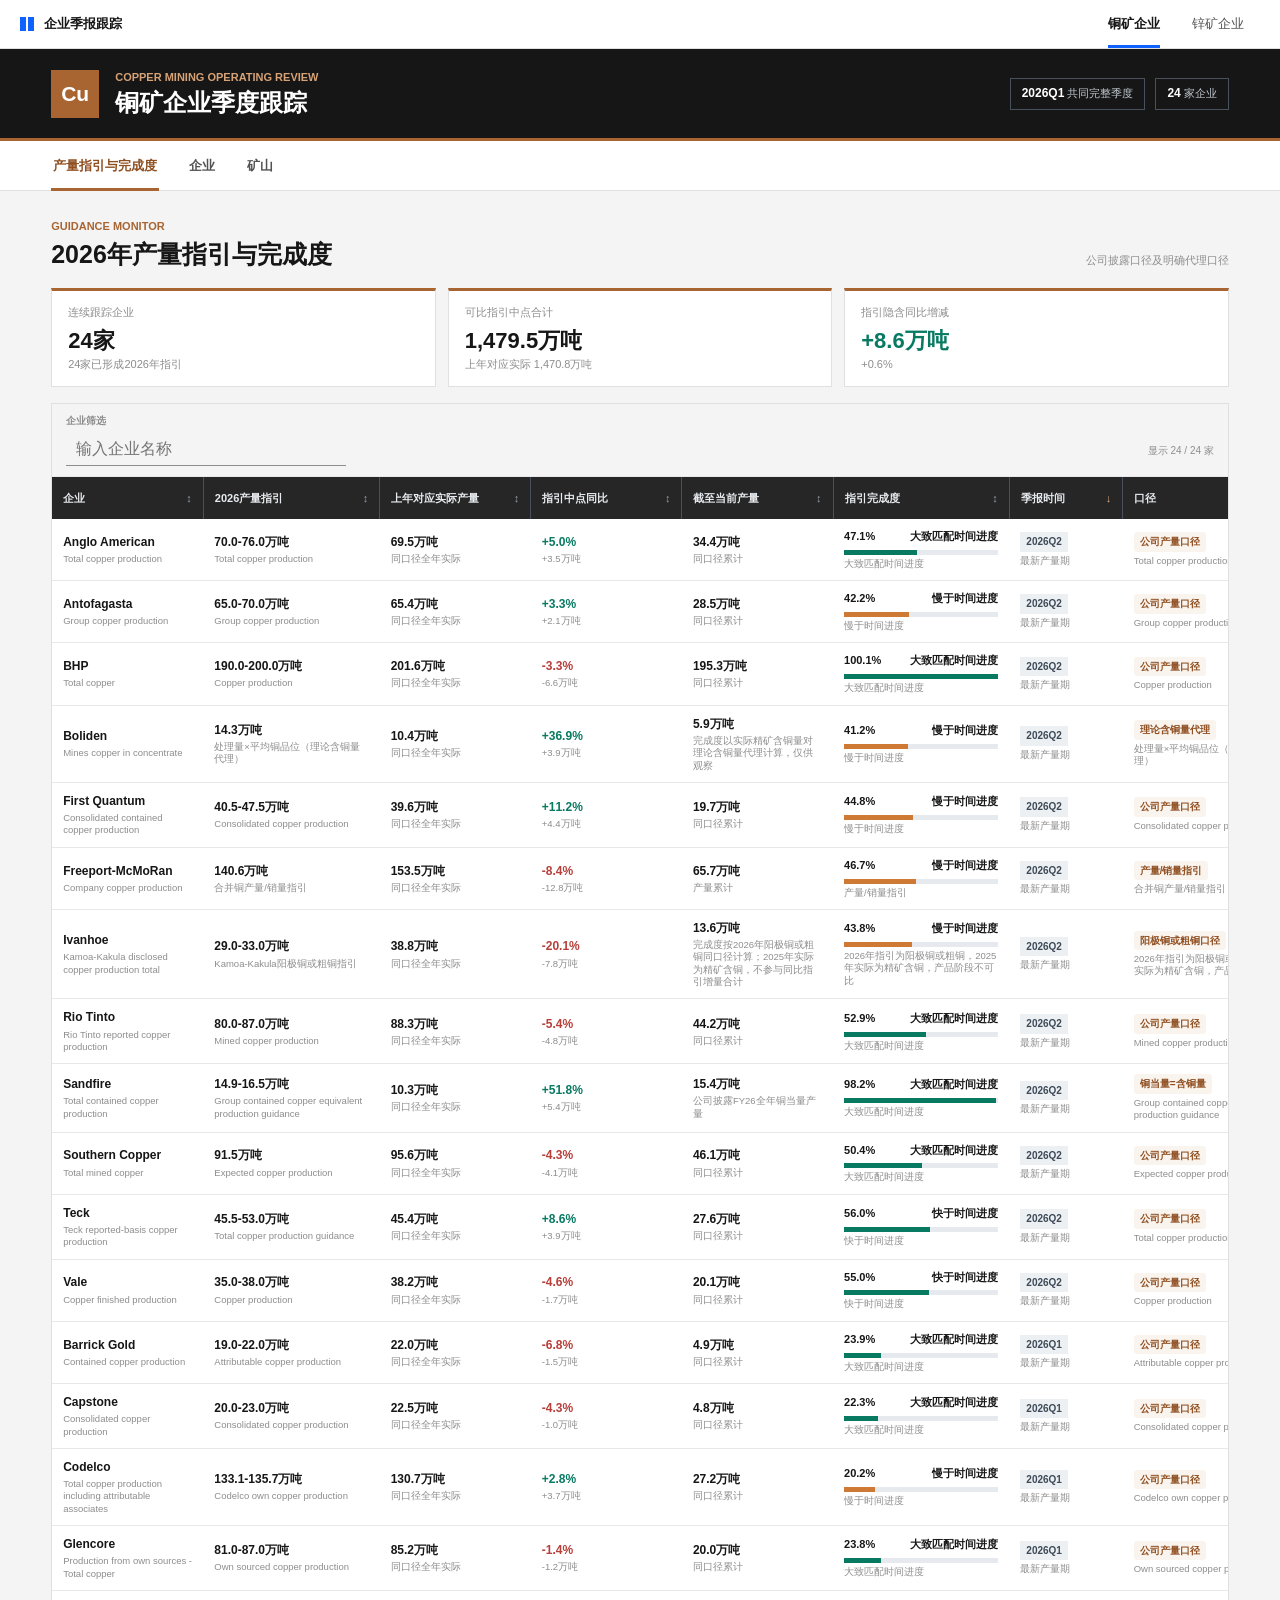
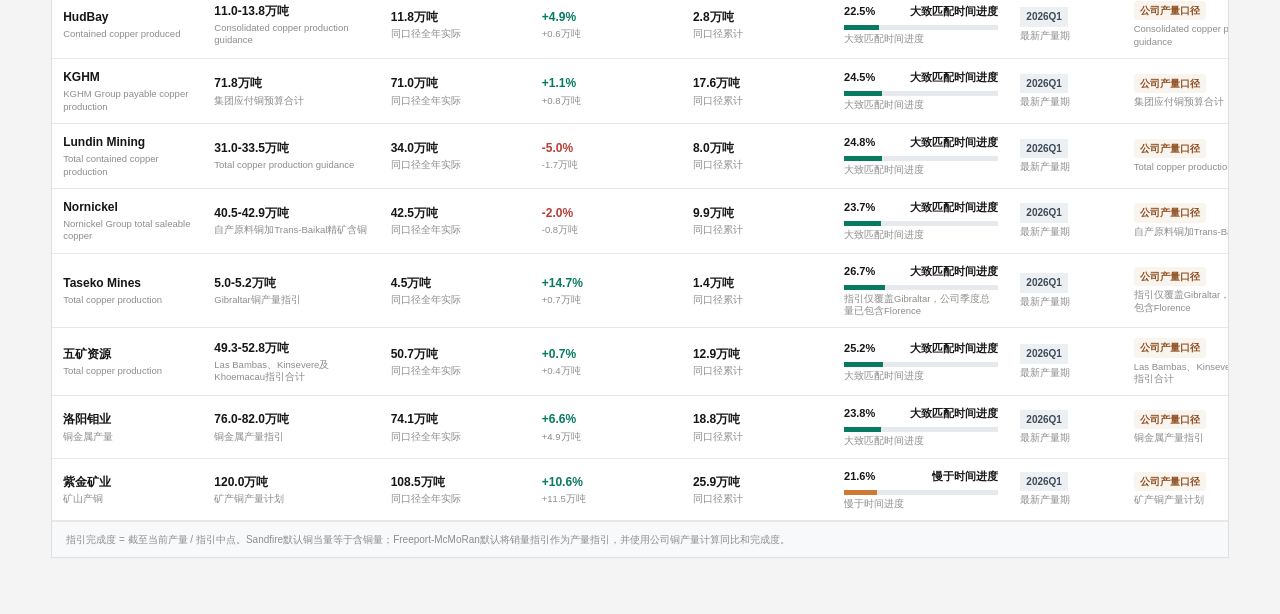
==== copper/index.html @ ecdbda6e "Publish company quarterly trackers" ====
<!doctype html>
<html lang="zh-CN">
<head>
  <meta charset="utf-8">
  <meta name="viewport" content="width=device-width, initial-scale=1">
  <title>铜矿企业季度跟踪看板</title>
  <link rel="icon" href="data:,">
  <link rel="stylesheet" href="dashboard.css">
  <link rel="stylesheet" href="../switcher.css">
</head>
<body class="company-dashboard">
  <header class="tracker-switcher">
    <div class="tracker-switcher__inner">
      <a class="tracker-switcher__brand" href="../" aria-label="返回企业季报跟踪首页">
        <span class="tracker-switcher__mark" aria-hidden="true"></span>
        <span>企业季报跟踪</span>
      </a>
      <nav class="tracker-switcher__nav" aria-label="矿企跟踪面板">
        <a class="tracker-switcher__link" href="./" aria-current="page">铜矿企业</a>
        <a class="tracker-switcher__link" href="../zinc/">锌矿企业</a>
      </nav>
    </div>
  </header>
  <div class="app-shell">
    <header class="app-header">
      <div class="brand-block">
        <span class="cu-mark" aria-hidden="true">Cu</span>
        <div>
          <p class="eyebrow">COPPER MINING OPERATING REVIEW</p>
          <h1>铜矿企业季度跟踪</h1>
        </div>
      </div>
      <div class="header-meta">
        <span><b id="header-as-of">--</b> 共同完整季度</span>
        <span><b id="header-company-count">--</b> 家企业</span>
      </div>
    </header>

    <nav class="tab-bar" aria-label="看板视图" role="tablist">
      <button type="button" class="tab-button is-active" id="tab-guidance" role="tab" aria-selected="true" aria-controls="panel-guidance" data-tab="guidance">产量指引与完成度</button>
      <button type="button" class="tab-button" id="tab-company" role="tab" aria-selected="false" aria-controls="panel-company" data-tab="company">企业</button>
      <button type="button" class="tab-button" id="tab-mine" role="tab" aria-selected="false" aria-controls="panel-mine" data-tab="mine">矿山</button>
    </nav>

    <main>
      <section class="tab-panel is-active" id="panel-guidance" role="tabpanel" aria-labelledby="tab-guidance">
        <div class="section-heading">
          <div>
            <p class="section-kicker">GUIDANCE MONITOR</p>
            <h2>2026年产量指引与完成度</h2>
          </div>
          <p>公司披露口径及明确代理口径</p>
        </div>

        <div class="kpi-grid" id="guidance-summary"></div>

        <div class="data-panel guidance-panel">
          <div class="table-toolbar">
            <label class="search-field">
              <span>企业筛选</span>
              <input type="search" id="guidance-search" placeholder="输入企业名称" autocomplete="off">
            </label>
            <span class="result-count" id="guidance-count"></span>
          </div>
          <div class="table-scroll">
            <table class="guidance-table">
              <thead>
                <tr>
                  <th><button type="button" class="sort-button" data-sort="company">企业 <span aria-hidden="true">↕</span></button></th>
                  <th><button type="button" class="sort-button" data-sort="guidance">2026产量指引 <span aria-hidden="true">↕</span></button></th>
                  <th><button type="button" class="sort-button" data-sort="prior">上年对应实际产量 <span aria-hidden="true">↕</span></button></th>
                  <th><button type="button" class="sort-button" data-sort="delta">指引中点同比 <span aria-hidden="true">↕</span></button></th>
                  <th><button type="button" class="sort-button" data-sort="actual">截至当前产量 <span aria-hidden="true">↕</span></button></th>
                  <th><button type="button" class="sort-button" data-sort="completion">指引完成度 <span aria-hidden="true">↕</span></button></th>
                  <th><button type="button" class="sort-button is-sorted" data-sort="period">季报时间 <span aria-hidden="true">↓</span></button></th>
                  <th><button type="button" class="sort-button" data-sort="basis">口径 <span aria-hidden="true">↕</span></button></th>
                </tr>
              </thead>
              <tbody id="guidance-body"></tbody>
            </table>
          </div>
          <p class="method-note">指引完成度 = 截至当前产量 / 指引中点。Sandfire默认铜当量等于含铜量；Freeport-McMoRan默认将销量指引作为产量指引，并使用公司铜产量计算同比和完成度。</p>
        </div>
      </section>

      <section class="tab-panel" id="panel-company" role="tabpanel" aria-labelledby="tab-company" hidden>
        <div class="section-heading">
          <div>
            <p class="section-kicker">COMPANY REVIEW</p>
            <h2>企业季度经营与项目进展</h2>
          </div>
          <p>公司自身披露口径</p>
        </div>

        <div class="company-mobile-picker">
          <button type="button" class="icon-button" id="company-prev" title="上一家企业" aria-label="上一家企业">‹</button>
          <label>
            <span class="sr-only">选择企业</span>
            <select id="company-select"></select>
          </label>
          <button type="button" class="icon-button" id="company-next" title="下一家企业" aria-label="下一家企业">›</button>
        </div>

        <div class="company-layout">
          <aside class="company-rail" aria-label="企业列表">
            <div class="rail-heading"><span>跟踪企业</span><b id="rail-count">24</b></div>
            <div class="company-list" id="company-list"></div>
          </aside>

          <div class="company-content">
            <div class="company-title-row">
              <div>
                <p id="company-period" class="section-kicker"></p>
                <h3 id="company-name"></h3>
              </div>
              <span class="basis-badge" id="company-basis-group"></span>
            </div>

            <div class="kpi-grid company-kpis" id="company-kpis"></div>

            <div class="data-panel seasonal-panel">
              <div class="panel-heading">
                <div>
                  <h4>季度产量季节性</h4>
                  <p id="company-metric"></p>
                </div>
                <span>单位：万吨</span>
              </div>
              <div class="seasonal-chart" id="company-seasonal-chart"></div>
              <div class="basis-strip"><b>产量口径</b><span id="company-basis"></span></div>
            </div>

            <div class="analysis-grid">
              <article class="analysis-panel">
                <h4>当季经营解释</h4>
                <h5>产量</h5>
                <p id="production-explanation"></p>
                <h5>成本</h5>
                <p id="cost-explanation"></p>
              </article>

              <article class="analysis-panel">
                <h4>年度及中期指引</h4>
                <p class="guidance-summary-text" id="company-guidance-summary"></p>
                <div class="future-guidance-list" id="future-guidance-list"></div>
                <p class="scope-note" id="guidance-history-note" hidden></p>
              </article>

              <article class="analysis-panel">
                <h4>未来铜矿项目与进展</h4>
                <div class="project-list" id="project-list"></div>
              </article>
            </div>
          </div>
        </div>
      </section>

      <section class="tab-panel" id="panel-mine" role="tabpanel" aria-labelledby="tab-mine" hidden>
        <div class="section-heading">
          <div>
            <p class="section-kicker">MINE CONTRIBUTION</p>
            <h2 id="mine-title">矿山累计同比贡献</h2>
          </div>
          <p>去重矿山100%含铜量</p>
        </div>

        <div class="kpi-grid" id="mine-summary"></div>

        <div class="mine-grid">
          <section class="data-panel contribution-panel">
            <div class="panel-heading">
              <div>
                <p class="section-kicker">POSITIVE CONTRIBUTORS</p>
                <h4>累计同比增量十大矿山</h4>
              </div>
              <span id="positive-total"></span>
            </div>
            <div class="contribution-list" id="positive-mines"></div>
          </section>

          <section class="data-panel contribution-panel">
            <div class="panel-heading">
              <div>
                <p class="section-kicker negative-kicker">NEGATIVE CONTRIBUTORS</p>
                <h4>累计同比减量十大矿山</h4>
              </div>
              <span id="negative-total"></span>
            </div>
            <div class="contribution-list" id="negative-mines"></div>
          </section>
        </div>
        <p class="method-note mine-note">按共同完整季度累计，与上年同期比较；矿山100%含铜量按mine_id去重，沿用PPT的优先来源、收购前回填和出售后剔除规则。</p>
      </section>
    </main>
  </div>

  <script src="data.js"></script>
  <script src="dashboard.js"></script>
</body>
</html>
---- copper/dashboard.css ----
:root {
  color-scheme: light;
  --workspace: #f3f5f7;
  --surface: #ffffff;
  --surface-muted: #f7f8fa;
  --ink: #17212b;
  --ink-soft: #526071;
  --muted: #768394;
  --line: #d9dee5;
  --line-soft: #e8ebef;
  --copper: #a86532;
  --copper-deep: #8f4f21;
  --copper-soft: #faf4ef;
  --positive: #087a62;
  --positive-soft: #e9f5f1;
  --negative: #b63f3a;
  --negative-soft: #fbeeed;
  --charcoal: #202a34;
  --shadow: 0 5px 18px rgba(23, 33, 43, 0.05);
  font-family: "Microsoft YaHei", "PingFang SC", Arial, sans-serif;
}

* {
  box-sizing: border-box;
}

html {
  min-width: 320px;
  background: var(--workspace);
}

body {
  margin: 0;
  background: var(--workspace);
  color: var(--ink);
}

button,
input,
select {
  font: inherit;
}

button,
select {
  cursor: pointer;
}

.app-shell {
  min-height: 100vh;
}

.app-header {
  min-height: 92px;
  padding: 18px clamp(20px, 4vw, 64px);
  background: var(--charcoal);
  color: #fff;
  display: flex;
  align-items: center;
  justify-content: space-between;
  gap: 28px;
  border-bottom: 4px solid var(--copper);
}

.brand-block {
  display: flex;
  align-items: center;
  gap: 16px;
  min-width: 0;
}

.cu-mark {
  width: 48px;
  height: 48px;
  flex: 0 0 48px;
  display: grid;
  place-items: center;
  background: var(--copper);
  color: #fff;
  font-size: 21px;
  font-weight: 760;
}

.eyebrow,
.section-kicker {
  margin: 0;
  color: var(--copper);
  font-size: 11px;
  font-weight: 750;
  line-height: 1.35;
  letter-spacing: 0;
}

.app-header .eyebrow {
  color: #d7a276;
}

.app-header h1 {
  margin: 4px 0 0;
  color: #fff;
  font-size: 24px;
  line-height: 1.2;
  letter-spacing: 0;
}

.header-meta {
  display: flex;
  align-items: center;
  gap: 10px;
  flex-wrap: wrap;
  justify-content: flex-end;
}

.header-meta span {
  min-height: 32px;
  padding: 7px 11px;
  border: 1px solid #46515d;
  border-radius: 4px;
  color: #bfc7cf;
  font-size: 11px;
  white-space: nowrap;
}

.header-meta b {
  color: #fff;
  font-size: 12px;
}

.tab-bar {
  min-height: 50px;
  padding: 0 clamp(20px, 4vw, 64px);
  display: flex;
  align-items: stretch;
  gap: 28px;
  background: var(--surface);
  border-bottom: 1px solid var(--line);
  position: sticky;
  top: 0;
  z-index: 20;
}

.tab-button {
  position: relative;
  border: 0;
  padding: 0 2px;
  background: transparent;
  color: var(--ink-soft);
  font-size: 13px;
  font-weight: 650;
  white-space: nowrap;
}

.tab-button::after {
  content: "";
  position: absolute;
  left: 0;
  right: 0;
  bottom: -1px;
  height: 3px;
  background: transparent;
}

.tab-button:hover,
.tab-button:focus-visible,
.tab-button.is-active {
  color: var(--copper-deep);
}

.tab-button.is-active::after {
  background: var(--copper);
}

main {
  width: min(1600px, 100%);
  margin: 0 auto;
  padding: 28px clamp(20px, 4vw, 64px) 56px;
}

.tab-panel:not(.is-active) {
  display: none;
}

.section-heading {
  display: flex;
  align-items: flex-end;
  justify-content: space-between;
  gap: 24px;
  margin-bottom: 18px;
}

.section-heading h2 {
  margin: 5px 0 0;
  font-size: 25px;
  line-height: 1.25;
  letter-spacing: 0;
}

.section-heading > p {
  margin: 0 0 2px;
  color: var(--muted);
  font-size: 11px;
  text-align: right;
}

.kpi-grid {
  display: grid;
  grid-template-columns: repeat(4, minmax(0, 1fr));
  gap: 12px;
  margin-bottom: 16px;
}

#guidance-summary {
  grid-template-columns: repeat(3, minmax(0, 1fr));
}

.kpi-cell {
  min-height: 92px;
  padding: 14px 16px;
  background: var(--surface);
  border: 1px solid var(--line);
  border-top: 3px solid var(--copper);
  box-shadow: var(--shadow);
}

.kpi-cell span,
.kpi-cell small {
  display: block;
  color: var(--muted);
  font-size: 11px;
  line-height: 1.35;
}

.kpi-cell strong {
  display: block;
  margin: 8px 0 4px;
  color: var(--ink);
  font-size: 22px;
  line-height: 1.15;
  letter-spacing: 0;
}

.positive {
  color: var(--positive) !important;
}

.negative {
  color: var(--negative) !important;
}

.data-panel,
.analysis-panel {
  background: var(--surface);
  border: 1px solid var(--line);
  border-radius: 4px;
  box-shadow: var(--shadow);
}

.guidance-panel {
  overflow: hidden;
}

.table-toolbar {
  min-height: 64px;
  padding: 10px 14px;
  display: flex;
  align-items: flex-end;
  gap: 12px;
  border-bottom: 1px solid var(--line-soft);
  background: var(--surface-muted);
}

.search-field {
  display: grid;
  gap: 4px;
}

.search-field span {
  color: var(--muted);
  font-size: 10px;
  font-weight: 650;
}

.search-field input,
.company-mobile-picker select {
  height: 34px;
  border: 1px solid #cbd2da;
  border-radius: 4px;
  background: #fff;
  color: var(--ink);
  outline: none;
}

.search-field input {
  width: min(280px, 34vw);
  padding: 0 10px;
}

.search-field input:focus,
.company-mobile-picker select:focus,
.tab-button:focus-visible,
.icon-button:focus-visible,
.company-option:focus-visible,
.sort-button:focus-visible {
  outline: 2px solid rgba(168, 101, 50, 0.34);
  outline-offset: 1px;
}

.result-count {
  margin-left: auto;
  padding-bottom: 8px;
  color: var(--muted);
  font-size: 10px;
  white-space: nowrap;
}

.table-scroll {
  width: 100%;
  overflow-x: auto;
}

.guidance-table {
  width: 100%;
  min-width: 1260px;
  border-collapse: collapse;
  table-layout: fixed;
}

.guidance-table th:nth-child(1) { width: 12%; }
.guidance-table th:nth-child(2) { width: 14%; }
.guidance-table th:nth-child(3) { width: 12%; }
.guidance-table th:nth-child(4) { width: 12%; }
.guidance-table th:nth-child(5) { width: 12%; }
.guidance-table th:nth-child(6) { width: 14%; }
.guidance-table th:nth-child(7) { width: 9%; }
.guidance-table th:nth-child(8) { width: 15%; }

.guidance-table thead {
  background: #2b3641;
  color: #fff;
}

.guidance-table th {
  height: 42px;
  padding: 0 11px;
  text-align: left;
  border-right: 1px solid #46515d;
}

.sort-button {
  width: 100%;
  height: 100%;
  padding: 0;
  display: flex;
  align-items: center;
  justify-content: space-between;
  gap: 6px;
  border: 0;
  background: transparent;
  color: #e7ebef;
  font-size: 11px;
  font-weight: 700;
  text-align: left;
}

.sort-button span {
  color: #93a0ad;
}

.sort-button.is-sorted span {
  color: #e5ad7e;
}

.guidance-table td {
  min-height: 56px;
  padding: 10px 11px;
  border-bottom: 1px solid var(--line-soft);
  vertical-align: middle;
  color: var(--ink-soft);
  font-size: 11px;
  line-height: 1.35;
  overflow-wrap: anywhere;
}

.cell-main {
  display: block;
  color: var(--ink);
  font-size: 12px;
  font-weight: 700;
}

.cell-sub {
  display: block;
  margin-top: 3px;
  color: var(--muted);
  font-size: 9.5px;
  line-height: 1.3;
}

.basis-label,
.period-label {
  display: inline-block;
  padding: 3px 6px;
  border-radius: 3px;
  font-size: 10px;
  font-weight: 700;
}

.basis-label {
  background: var(--copper-soft);
  color: var(--copper-deep);
}

.period-label {
  background: #edf0f3;
  color: #3d4a58;
}

.completion-value {
  display: flex;
  justify-content: space-between;
  gap: 8px;
  color: var(--ink);
  font-size: 11px;
  font-weight: 700;
}

.progress-track {
  height: 5px;
  margin-top: 6px;
  background: #e6eaee;
  overflow: hidden;
}

.progress-track i {
  display: block;
  height: 100%;
  background: var(--copper);
}

.progress-track i.ahead,
.progress-track i.on-track {
  background: var(--positive);
}

.progress-track i.behind {
  background: #cf7a34;
}

.method-note {
  margin: 0;
  padding: 10px 14px;
  background: #f8f9fa;
  border-top: 1px solid var(--line-soft);
  color: var(--muted);
  font-size: 10px;
  line-height: 1.55;
}

.company-mobile-picker {
  display: none;
}

.company-layout {
  display: grid;
  grid-template-columns: 230px minmax(0, 1fr);
  gap: 16px;
  align-items: start;
}

.company-rail {
  position: sticky;
  top: 66px;
  max-height: calc(100vh - 92px);
  background: var(--surface);
  border: 1px solid var(--line);
  border-radius: 4px;
  box-shadow: var(--shadow);
  overflow: hidden;
}

.rail-heading {
  height: 42px;
  padding: 0 12px;
  display: flex;
  align-items: center;
  justify-content: space-between;
  background: #2b3641;
  color: #fff;
  font-size: 10px;
  font-weight: 700;
}

.rail-heading b {
  color: #e5ad7e;
}

.company-list {
  max-height: calc(100vh - 136px);
  overflow-y: auto;
}

.company-option {
  width: 100%;
  min-height: 42px;
  padding: 6px 11px;
  display: grid;
  grid-template-columns: minmax(0, 1fr) auto;
  align-items: center;
  gap: 8px;
  border: 0;
  border-bottom: 1px solid var(--line-soft);
  background: #fff;
  color: var(--ink-soft);
  text-align: left;
}

.company-option:hover {
  background: #f7f8fa;
}

.company-option.is-active {
  background: var(--copper-soft);
  color: var(--copper-deep);
  box-shadow: inset 3px 0 0 var(--copper);
}

.company-option strong {
  min-width: 0;
  font-size: 11.5px;
  line-height: 1.25;
}

.company-option span {
  color: var(--muted);
  font-size: 9px;
  white-space: nowrap;
}

.company-content {
  min-width: 0;
}

.company-title-row {
  min-height: 54px;
  display: flex;
  align-items: flex-start;
  justify-content: space-between;
  gap: 18px;
  margin-bottom: 12px;
}

.company-title-row h3 {
  margin: 4px 0 0;
  font-size: 25px;
  line-height: 1.2;
}

.basis-badge {
  margin-top: 5px;
  padding: 6px 9px;
  border: 1px solid #d8c0aa;
  border-radius: 4px;
  background: var(--copper-soft);
  color: var(--copper-deep);
  font-size: 9px;
  font-weight: 700;
  white-space: nowrap;
}

.company-kpis {
  margin-bottom: 12px;
}

.seasonal-panel {
  padding: 14px 16px 10px;
}

.panel-heading {
  min-height: 42px;
  display: flex;
  align-items: flex-start;
  justify-content: space-between;
  gap: 18px;
  border-bottom: 1px solid var(--line-soft);
  padding-bottom: 9px;
}

.panel-heading h4,
.analysis-panel h4 {
  margin: 0;
  color: var(--ink);
  font-size: 14px;
  line-height: 1.35;
}

.panel-heading p:not(.section-kicker),
.panel-heading span {
  margin: 3px 0 0;
  color: var(--muted);
  font-size: 10px;
  line-height: 1.35;
  text-align: right;
}

.seasonal-chart {
  width: 100%;
  padding-top: 8px;
}

.seasonal-chart svg {
  display: block;
  width: 100%;
  height: auto;
}

.svg-label,
.svg-small,
.svg-value,
.svg-unit {
  font-family: "Microsoft YaHei", Arial, sans-serif;
}

.svg-label {
  fill: #526071;
  font-size: 12px;
}

.svg-small {
  fill: #768394;
  font-size: 10px;
}

.svg-unit {
  fill: #768394;
  font-size: 11px;
}

.svg-legend {
  min-height: 26px;
  margin-top: 2px;
  display: flex;
  justify-content: center;
  align-items: center;
  flex-wrap: wrap;
  gap: 8px 14px;
  color: var(--ink-soft);
  font-size: 10px;
}

.svg-legend span {
  display: inline-flex;
  align-items: center;
  gap: 5px;
}

.svg-legend i {
  width: 16px;
  height: 3px;
  display: inline-block;
}

.svg-legend i.latest {
  height: 5px;
}

.basis-strip {
  min-height: 32px;
  margin-top: 3px;
  padding: 7px 9px;
  display: flex;
  align-items: flex-start;
  gap: 9px;
  background: var(--surface-muted);
  color: var(--muted);
  font-size: 10px;
  line-height: 1.5;
}

.basis-strip b {
  color: var(--copper-deep);
  white-space: nowrap;
}

.analysis-grid {
  display: grid;
  grid-template-columns: repeat(3, minmax(0, 1fr));
  gap: 12px;
  margin-top: 12px;
}

.analysis-panel {
  min-height: 330px;
  padding: 14px 15px;
  overflow: hidden;
}

.analysis-panel h4 {
  margin-bottom: 11px;
  padding-bottom: 8px;
  border-bottom: 1px solid var(--line-soft);
  color: var(--copper-deep);
}

.analysis-panel h5 {
  margin: 12px 0 5px;
  color: var(--ink);
  font-size: 11px;
}

.analysis-panel p {
  margin: 0;
  color: var(--ink-soft);
  font-size: 11px;
  line-height: 1.6;
}

.guidance-summary-text {
  margin-bottom: 9px !important;
}

.future-guidance-list {
  display: grid;
}

.guidance-line {
  min-height: 42px;
  padding: 6px 0;
  display: grid;
  grid-template-columns: 76px minmax(78px, auto) minmax(0, 1fr);
  align-items: center;
  gap: 7px;
  border-bottom: 1px solid var(--line-soft);
}

.guidance-line b {
  color: var(--copper-deep);
  font-size: 9.5px;
}

.guidance-line strong {
  color: var(--ink);
  font-size: 10px;
  white-space: nowrap;
}

.guidance-line span {
  color: var(--muted);
  font-size: 9px;
  line-height: 1.35;
}

.scope-note {
  margin-top: 8px !important;
  padding: 7px 8px;
  background: var(--surface-muted);
  color: var(--muted) !important;
  font-size: 9px !important;
}

.project-list {
  display: grid;
  gap: 8px;
}

.project-row {
  min-height: 76px;
  padding: 9px 10px;
  border-left: 3px solid var(--copper);
  background: var(--surface-muted);
}

.project-row strong,
.project-row span,
.project-row small {
  display: block;
}

.project-row strong {
  color: var(--ink);
  font-size: 11px;
}

.project-row span {
  margin-top: 4px;
  color: var(--copper-deep);
  font-size: 9.5px;
  font-weight: 650;
}

.project-row small {
  margin-top: 4px;
  color: var(--ink-soft);
  font-size: 9px;
  line-height: 1.45;
}

.empty-state {
  min-height: 120px;
  display: grid;
  place-items: center;
  padding: 20px;
  background: var(--surface-muted);
  color: var(--muted);
  font-size: 10px;
  text-align: center;
}

.mine-grid {
  display: grid;
  grid-template-columns: repeat(2, minmax(0, 1fr));
  gap: 14px;
}

.contribution-panel {
  padding: 14px 16px 16px;
}

.negative-kicker {
  color: var(--negative);
}

.contribution-list {
  display: grid;
  gap: 4px;
  margin-top: 9px;
}

.contribution-row {
  min-height: 50px;
  display: grid;
  grid-template-columns: 28px minmax(142px, 1.2fr) minmax(110px, 1fr) 82px;
  align-items: center;
  gap: 8px;
  border-bottom: 1px solid var(--line-soft);
}

.rank-number {
  color: #a3adb8;
  font-size: 12px;
  font-weight: 750;
  text-align: center;
}

.mine-label {
  min-width: 0;
}

.mine-label strong,
.mine-label span {
  display: block;
  overflow: hidden;
  text-overflow: ellipsis;
  white-space: nowrap;
}

.mine-label strong {
  color: var(--ink);
  font-size: 10.5px;
}

.mine-label span {
  margin-top: 3px;
  color: var(--muted);
  font-size: 9px;
}

.bar-track {
  height: 18px;
  display: flex;
  align-items: center;
  background: #eef1f3;
}

.bar-track.negative-bar {
  justify-content: flex-end;
}

.bar-track i {
  display: block;
  min-width: 2px;
  height: 100%;
  background: var(--positive);
}

.bar-track.negative-bar i {
  background: var(--negative);
}

.change-value {
  font-size: 11px;
  font-weight: 750;
  text-align: right;
  white-space: nowrap;
}

.change-value small {
  display: block;
  margin-top: 2px;
  color: var(--muted);
  font-size: 8.5px;
  font-weight: 500;
}

.mine-note {
  margin-top: 12px;
  border: 1px solid var(--line);
}

.icon-button {
  width: 36px;
  height: 36px;
  display: grid;
  place-items: center;
  border: 1px solid var(--line);
  border-radius: 4px;
  background: #fff;
  color: var(--ink);
  font-size: 24px;
  line-height: 1;
}

.sr-only {
  position: absolute;
  width: 1px;
  height: 1px;
  padding: 0;
  margin: -1px;
  overflow: hidden;
  clip: rect(0, 0, 0, 0);
  white-space: nowrap;
  border: 0;
}

@media (max-width: 1180px) {
  .analysis-grid {
    grid-template-columns: 1fr 1fr;
  }

  .analysis-panel:last-child {
    grid-column: 1 / -1;
    min-height: 220px;
  }

  .project-list {
    grid-template-columns: repeat(3, minmax(0, 1fr));
  }

  .contribution-row {
    grid-template-columns: 24px minmax(120px, 1fr) minmax(80px, 0.8fr) 74px;
  }
}

@media (max-width: 900px) {
  .app-header {
    align-items: flex-start;
    flex-direction: column;
    gap: 12px;
  }

  .header-meta {
    justify-content: flex-start;
  }

  .tab-bar {
    gap: 20px;
    overflow-x: auto;
  }

  main {
    padding-top: 22px;
  }

  .kpi-grid {
    grid-template-columns: repeat(2, minmax(0, 1fr));
  }

  #guidance-summary {
    grid-template-columns: repeat(2, minmax(0, 1fr));
  }

  .company-mobile-picker {
    display: grid;
    grid-template-columns: 36px minmax(0, 1fr) 36px;
    gap: 8px;
    margin-bottom: 12px;
  }

  .company-mobile-picker label,
  .company-mobile-picker select {
    width: 100%;
  }

  .company-mobile-picker select {
    padding: 0 10px;
  }

  .company-layout {
    display: block;
  }

  .company-rail {
    display: none;
  }

  .mine-grid {
    grid-template-columns: 1fr;
  }
}

@media (max-width: 680px) {
  .app-header {
    min-height: 118px;
    padding: 16px;
  }

  .app-header h1 {
    font-size: 20px;
  }

  .cu-mark {
    width: 42px;
    height: 42px;
    flex-basis: 42px;
    font-size: 18px;
  }

  .header-meta span {
    min-height: 29px;
    padding: 6px 8px;
    font-size: 9px;
  }

  .tab-bar {
    min-height: 46px;
    padding: 0 16px;
  }

  .tab-button {
    font-size: 11px;
  }

  main {
    padding: 18px 14px 42px;
  }

  .section-heading {
    align-items: flex-start;
  }

  .section-heading h2 {
    font-size: 20px;
  }

  .section-heading > p {
    max-width: 110px;
    font-size: 9px;
  }

  .kpi-grid {
    gap: 8px;
  }

  #guidance-summary {
    grid-template-columns: 1fr;
  }

  .kpi-cell {
    min-height: 84px;
    padding: 12px;
  }

  .kpi-cell strong {
    font-size: 18px;
  }

  .table-toolbar {
    align-items: stretch;
    flex-wrap: wrap;
  }

  .search-field {
    flex: 1 1 100%;
  }

  .search-field input {
    width: 100%;
  }

  .result-count {
    margin-left: 0;
    align-self: flex-end;
  }

  .company-title-row h3 {
    font-size: 21px;
  }

  .seasonal-panel {
    padding: 12px 9px 8px;
  }

  .analysis-grid {
    grid-template-columns: 1fr;
  }

  .analysis-panel,
  .analysis-panel:last-child {
    grid-column: auto;
    min-height: 0;
  }

  .project-list {
    grid-template-columns: 1fr;
  }

  .guidance-line {
    grid-template-columns: 70px minmax(76px, auto) minmax(0, 1fr);
  }

  .contribution-panel {
    padding: 12px 10px;
  }

  .contribution-row {
    min-height: 58px;
    grid-template-columns: 22px minmax(118px, 1fr) 72px;
    gap: 6px;
  }

  .bar-track {
    grid-column: 2 / -1;
    grid-row: 2;
    height: 7px;
    margin-bottom: 5px;
  }

  .change-value {
    grid-column: 3;
    grid-row: 1;
  }
}
---- switcher.css ----
:root {
  --tracker-ink: #161616;
  --tracker-muted: #525252;
  --tracker-line: #e0e0e0;
  --tracker-surface: #ffffff;
  --tracker-blue: #0f62fe;
}

.tracker-switcher {
  min-width: 320px;
  min-height: 48px;
  position: sticky;
  top: 0;
  z-index: 100;
  color: var(--tracker-ink);
  background: var(--tracker-surface);
  border-bottom: 1px solid var(--tracker-line);
  font-family: "Segoe UI", "Microsoft YaHei", Arial, sans-serif;
  letter-spacing: 0;
}

.tracker-switcher__inner {
  width: min(1280px, calc(100% - 40px));
  min-height: 48px;
  margin: 0 auto;
  display: flex;
  align-items: stretch;
  justify-content: space-between;
  gap: 24px;
}

.tracker-switcher__brand,
.tracker-switcher__link {
  min-height: 48px;
  display: inline-flex;
  align-items: center;
  color: inherit;
  text-decoration: none;
}

.tracker-switcher__brand {
  gap: 10px;
  flex: 0 0 auto;
  font-size: 13px;
  font-weight: 650;
}

.tracker-switcher__mark {
  width: 14px;
  height: 14px;
  display: grid;
  grid-template-columns: repeat(2, 1fr);
  gap: 2px;
}

.tracker-switcher__mark::before,
.tracker-switcher__mark::after {
  content: "";
  background: var(--tracker-blue);
}

.tracker-switcher__nav {
  min-width: 0;
  display: flex;
  align-items: stretch;
}

.tracker-switcher__link {
  position: relative;
  padding: 0 16px;
  color: var(--tracker-muted);
  font-size: 13px;
  white-space: nowrap;
}

.tracker-switcher__link:hover {
  color: var(--tracker-ink);
  background: #f4f4f4;
}

.tracker-switcher__link[aria-current="page"] {
  color: var(--tracker-ink);
  font-weight: 650;
}

.tracker-switcher__link[aria-current="page"]::after {
  content: "";
  height: 3px;
  position: absolute;
  right: 16px;
  bottom: 0;
  left: 16px;
  background: var(--tracker-blue);
}

.tracker-switcher a:focus-visible {
  outline: 3px solid var(--tracker-blue);
  outline-offset: -3px;
}

.tracker-switcher + .app-shell .tab-bar {
  top: 48px;
}

body.company-dashboard {
  background: #f4f4f4;
  color: #161616;
  font-family: "IBM Plex Sans", "Segoe UI", "Microsoft YaHei", Arial, sans-serif;
  letter-spacing: 0;
}

.company-dashboard .app-shell {
  --workspace: #f4f4f4;
  --surface: #ffffff;
  --surface-muted: #f4f4f4;
  --ink: #161616;
  --ink-soft: #525252;
  --muted: #8d8d8d;
  --line: #e0e0e0;
  --line-soft: #e8e8e8;
  --charcoal: #161616;
  --shadow: none;
}

.company-dashboard .app-header {
  border-bottom-width: 3px;
}

.company-dashboard .header-meta span,
.company-dashboard .data-panel,
.company-dashboard .analysis-panel,
.company-dashboard .company-rail,
.company-dashboard .company-mobile-picker select,
.company-dashboard .search-field input,
.company-dashboard .basis-badge,
.company-dashboard .period-label,
.company-dashboard .icon-button {
  border-radius: 0;
}

.company-dashboard .kpi-cell,
.company-dashboard .data-panel,
.company-dashboard .analysis-panel,
.company-dashboard .company-rail {
  box-shadow: none;
}

.company-dashboard .search-field input,
.company-dashboard .company-mobile-picker select {
  border: 0;
  border-bottom: 1px solid #8d8d8d;
  background: #f4f4f4;
}

.company-dashboard .guidance-table thead,
.company-dashboard .rail-heading {
  background: #262626;
}

.company-dashboard .tab-bar {
  scrollbar-width: none;
}

.company-dashboard .tab-bar::-webkit-scrollbar {
  display: none;
}

.company-dashboard .search-field input:focus,
.company-dashboard .company-mobile-picker select:focus,
.company-dashboard .tab-button:focus-visible,
.company-dashboard .icon-button:focus-visible,
.company-dashboard .company-option:focus-visible,
.company-dashboard .sort-button:focus-visible {
  outline: 3px solid #0f62fe;
  outline-offset: -1px;
}

@media (max-width: 560px) {
  .tracker-switcher__inner {
    width: calc(100% - 24px);
    gap: 8px;
  }

  .tracker-switcher__brand {
    font-size: 0;
  }

  .tracker-switcher__mark {
    width: 16px;
    height: 16px;
  }

  .tracker-switcher__link {
    padding: 0 11px;
    font-size: 12px;
  }

  .tracker-switcher__link[aria-current="page"]::after {
    right: 11px;
    left: 11px;
  }
}

@media (prefers-reduced-motion: reduce) {
  .tracker-switcher * { scroll-behavior: auto; }
}
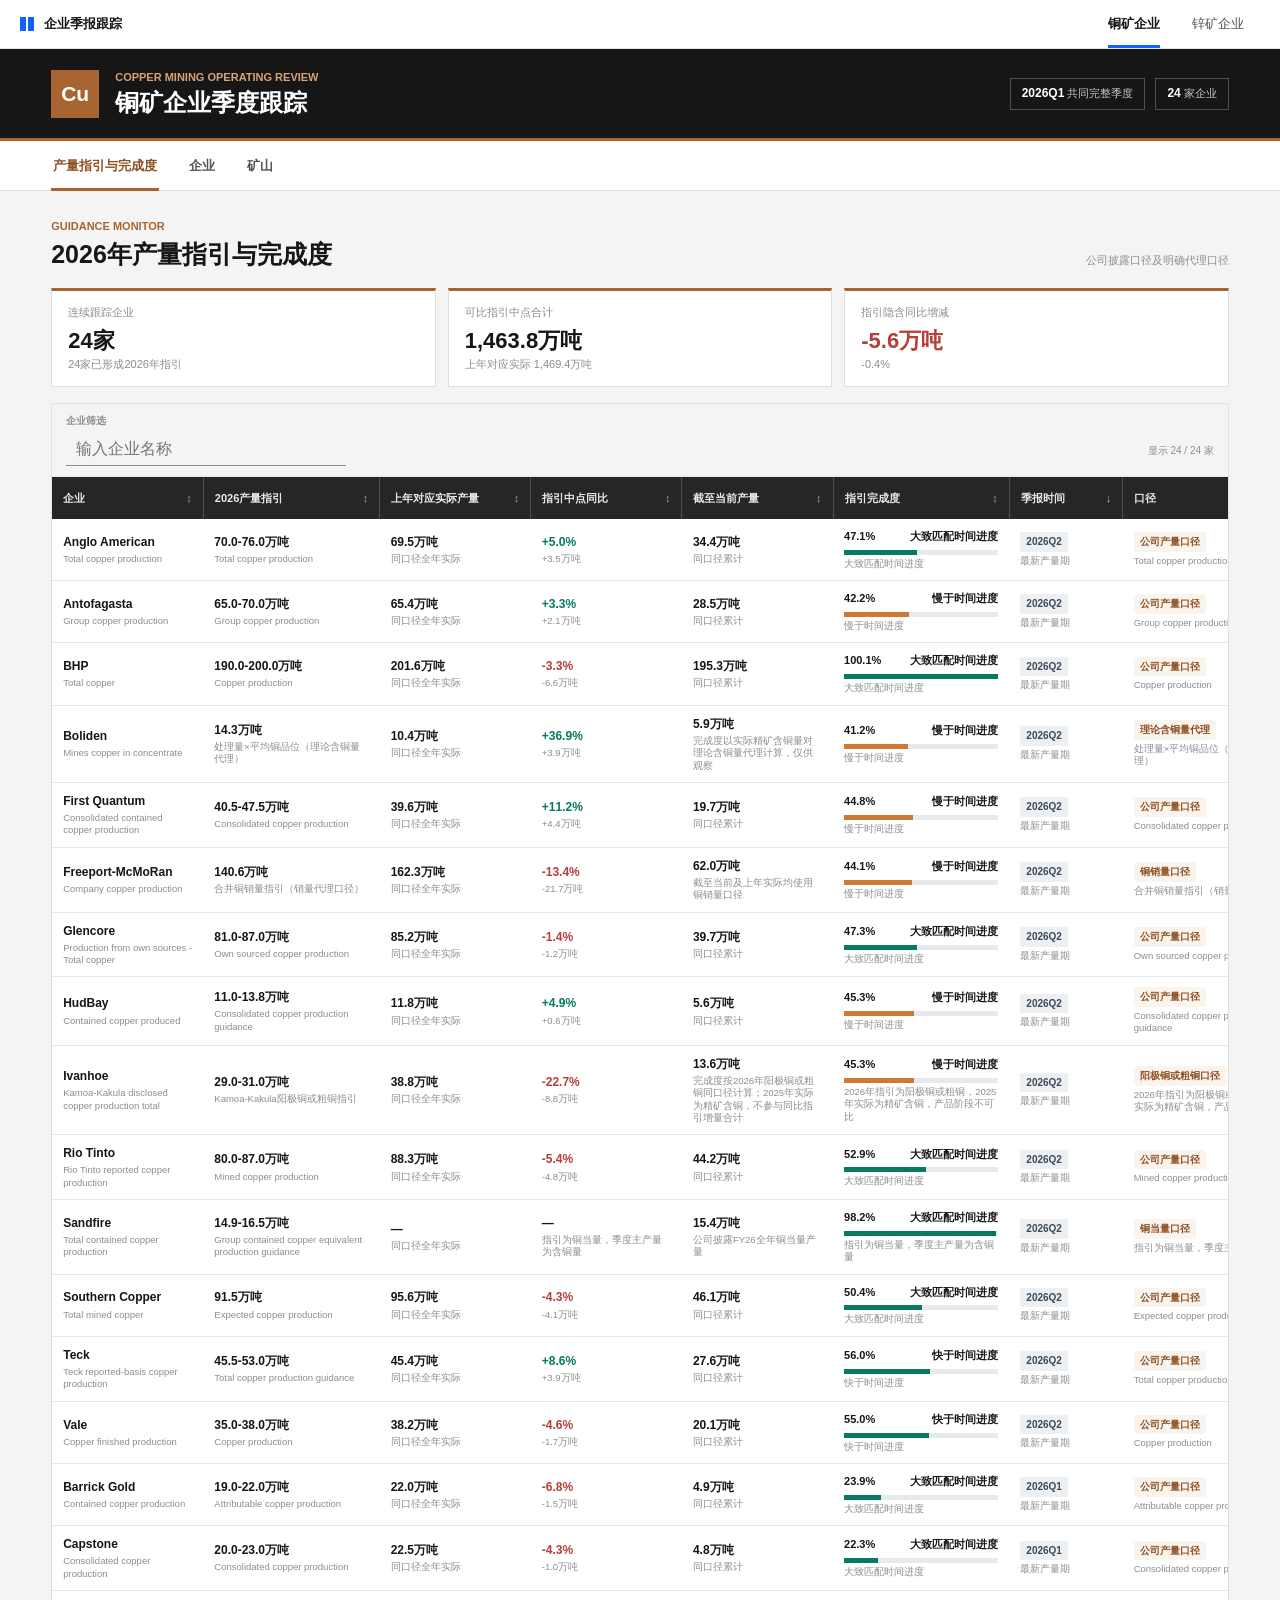
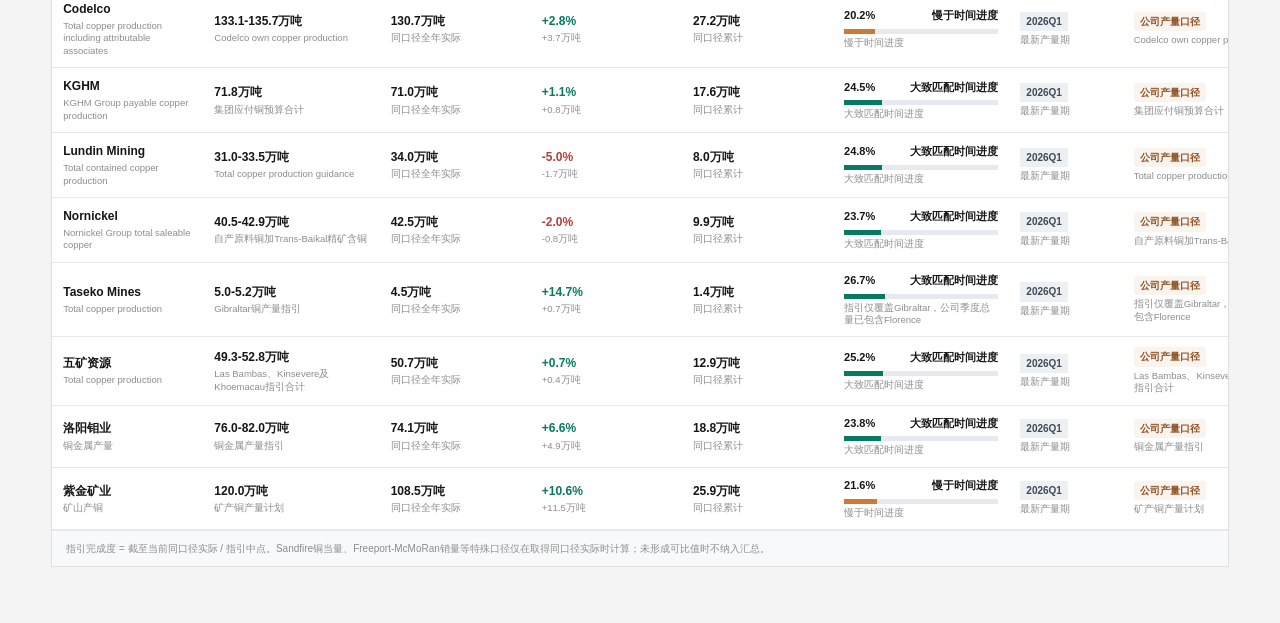
==== commit a393f316: "Refresh copper and zinc company trackers" ====
--- a/copper/index.html
+++ b/copper/index.html
@@ -79,7 +79,7 @@
               <tbody id="guidance-body"></tbody>
             </table>
           </div>
-          <p class="method-note">指引完成度 = 截至当前产量 / 指引中点。Sandfire默认铜当量等于含铜量；Freeport-McMoRan默认将销量指引作为产量指引，并使用公司铜产量计算同比和完成度。</p>
+          <p class="method-note">指引完成度 = 截至当前同口径实际 / 指引中点。Sandfire铜当量、Freeport-McMoRan销量等特殊口径仅在取得同口径实际时计算；未形成可比值时不纳入汇总。</p>
         </div>
       </section>
 
--- a/copper/dashboard.css
+++ b/copper/dashboard.css
@@ -1123,8 +1123,16 @@
 
   .contribution-row {
     min-height: 58px;
-    grid-template-columns: 22px minmax(118px, 1fr) 72px;
+    grid-template-columns: 22px minmax(118px, 1fr) 78px;
     gap: 6px;
+  }
+
+  .mine-label strong {
+    overflow: visible;
+    text-overflow: clip;
+    white-space: normal;
+    overflow-wrap: anywhere;
+    line-height: 1.25;
   }
 
   .bar-track {
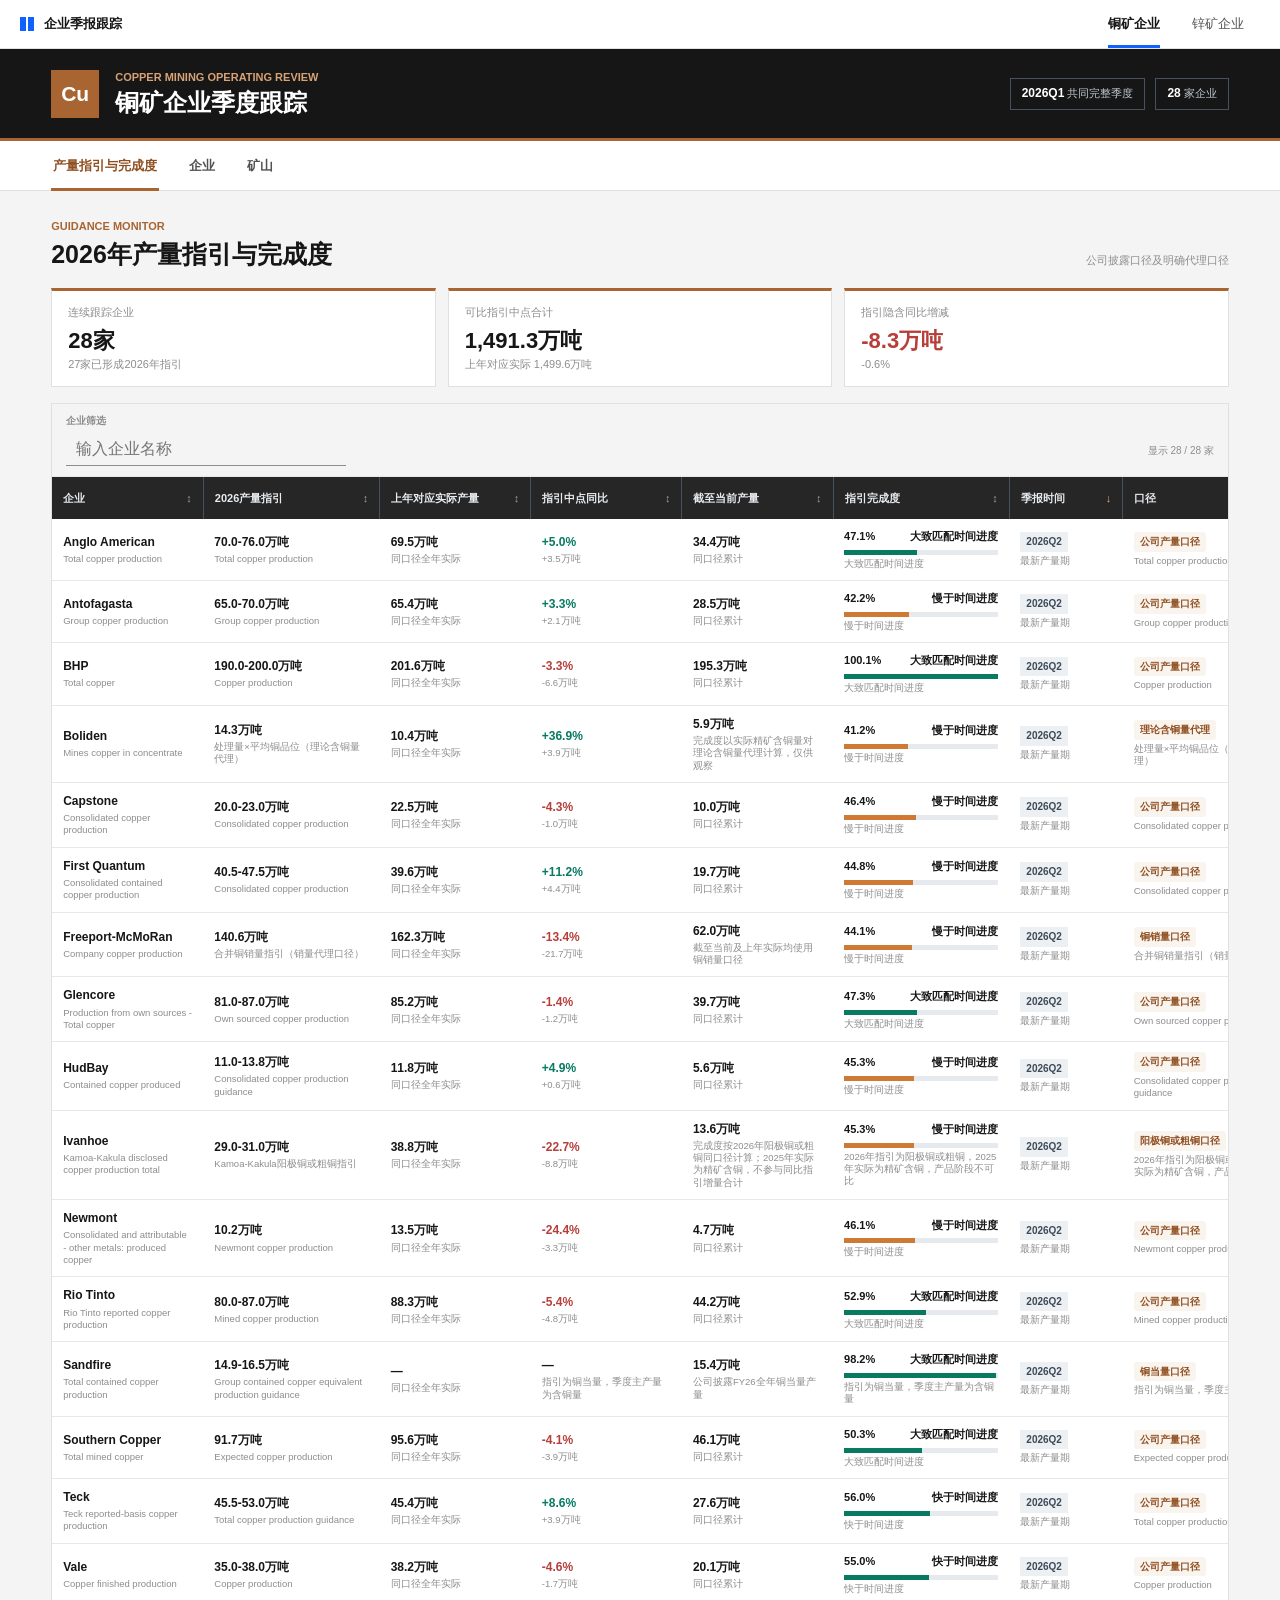
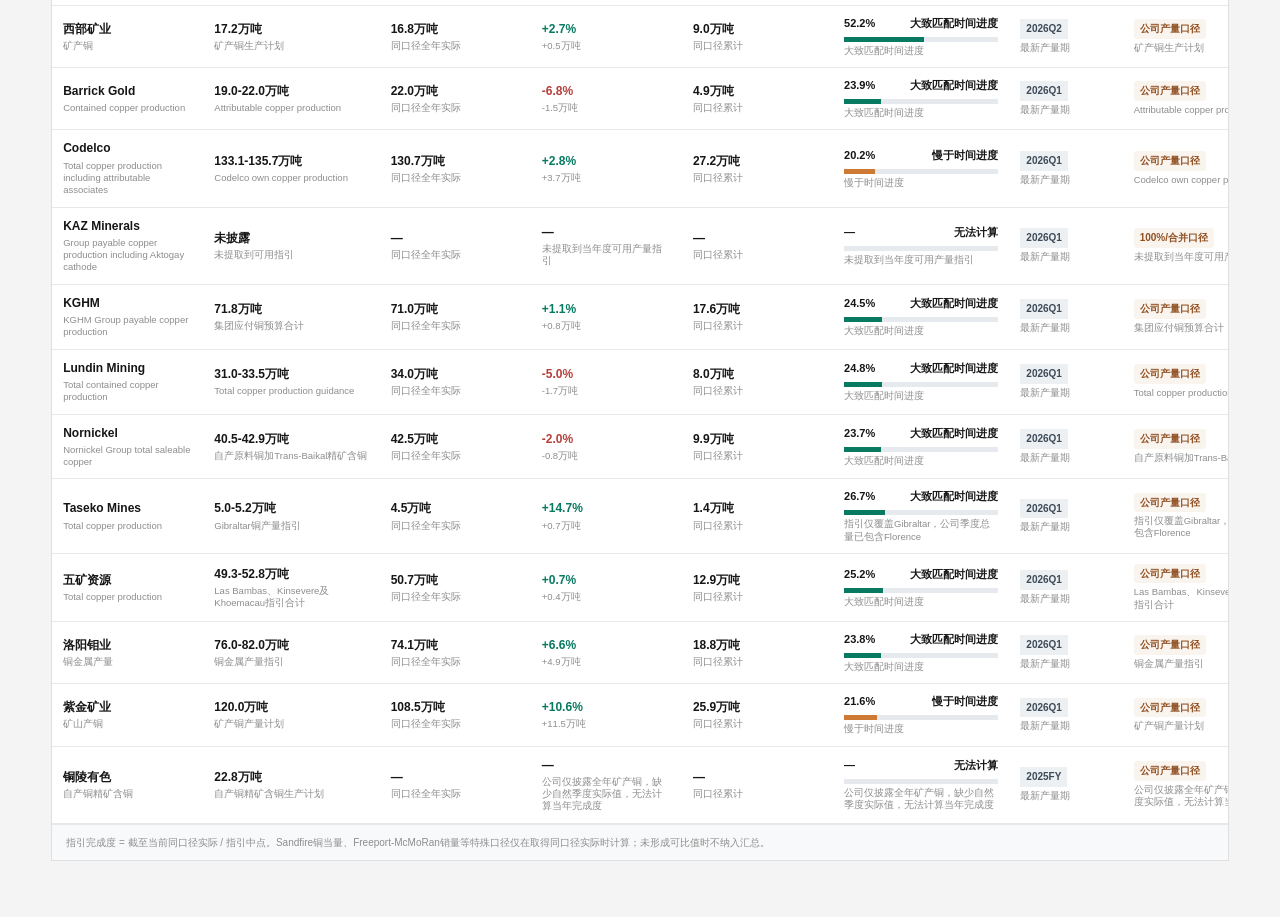
==== commit 23ade005: "Refresh copper and zinc company trackers" ====
--- a/copper/index.html
+++ b/copper/index.html
@@ -147,7 +147,7 @@
               </article>
 
               <article class="analysis-panel">
-                <h4>未来铜矿项目与进展</h4>
+                <h4>重点铜矿与项目</h4>
                 <div class="project-list" id="project-list"></div>
               </article>
             </div>
@@ -159,21 +159,50 @@
         <div class="section-heading">
           <div>
             <p class="section-kicker">MINE CONTRIBUTION</p>
-            <h2 id="mine-title">矿山累计同比贡献</h2>
+            <h2 id="mine-title">矿山当年累计贡献与季度趋势</h2>
           </div>
           <p>去重矿山100%含铜量</p>
         </div>
 
         <div class="kpi-grid" id="mine-summary"></div>
+
+        <div class="mine-trend-grid">
+          <section class="data-panel mine-chart-panel">
+            <div class="panel-heading">
+              <div>
+                <p class="section-kicker">SAMPLE OUTPUT</p>
+                <h4>整体矿山季度产量</h4>
+                <p id="mine-seasonal-scope-note"></p>
+              </div>
+              <div class="mine-chart-actions">
+                <button type="button" class="scope-toggle" id="mine-scope-toggle" aria-pressed="false" title="切换至最新一期已披露企业样本">已出季报口径</button>
+                <span>单位：万吨</span>
+              </div>
+            </div>
+            <div class="mine-chart" id="mine-seasonal-chart"></div>
+          </section>
+
+          <section class="data-panel mine-chart-panel">
+            <div class="panel-heading">
+              <div>
+                <p class="section-kicker">YEAR-ON-YEAR</p>
+                <h4>季度同比增减量</h4>
+              </div>
+              <span>单位：万吨</span>
+            </div>
+            <div class="mine-chart" id="mine-yoy-chart"></div>
+            <div class="mine-insights" id="mine-yoy-insights"></div>
+          </section>
+        </div>
 
         <div class="mine-grid">
           <section class="data-panel contribution-panel">
             <div class="panel-heading">
               <div>
                 <p class="section-kicker">POSITIVE CONTRIBUTORS</p>
-                <h4>累计同比增量十大矿山</h4>
-              </div>
-              <span id="positive-total"></span>
+                <h4 id="positive-title">当年累计同比增量前十大矿山</h4>
+              </div>
+              <span>与上年同期比较</span>
             </div>
             <div class="contribution-list" id="positive-mines"></div>
           </section>
@@ -182,14 +211,14 @@
             <div class="panel-heading">
               <div>
                 <p class="section-kicker negative-kicker">NEGATIVE CONTRIBUTORS</p>
-                <h4>累计同比减量十大矿山</h4>
-              </div>
-              <span id="negative-total"></span>
+                <h4 id="negative-title">当年累计同比减量后十大矿山</h4>
+              </div>
+              <span>与上年同期比较</span>
             </div>
             <div class="contribution-list" id="negative-mines"></div>
           </section>
         </div>
-        <p class="method-note mine-note">按共同完整季度累计，与上年同期比较；矿山100%含铜量按mine_id去重，沿用PPT的优先来源、收购前回填和出售后剔除规则。</p>
+        <p class="method-note mine-note">贡献榜按共同完整季度的当年累计值与上年同期比较；季度季节性和季度同比趋势直接沿用PPT数据。矿山100%含铜量按mine_id去重，并沿用固定优先来源、收购前回填和出售后剔除规则。</p>
       </section>
     </main>
   </div>
--- a/copper/dashboard.css
+++ b/copper/dashboard.css
@@ -811,6 +811,88 @@
   gap: 14px;
 }
 
+.mine-trend-grid {
+  display: grid;
+  grid-template-columns: repeat(2, minmax(0, 1fr));
+  gap: 14px;
+  margin-bottom: 14px;
+}
+
+.mine-chart-panel {
+  min-width: 0;
+  padding: 14px 16px 12px;
+}
+
+.mine-chart-actions {
+  display: flex;
+  align-items: flex-end;
+  flex-direction: column;
+  gap: 5px;
+  flex: 0 0 auto;
+}
+
+.scope-toggle {
+  min-height: 28px;
+  padding: 4px 9px;
+  border: 1px solid var(--copper);
+  border-radius: 4px;
+  background: #fff;
+  color: var(--copper-deep);
+  font-size: 10px;
+  font-weight: 700;
+  line-height: 1.2;
+}
+
+.scope-toggle:hover,
+.scope-toggle:focus-visible,
+.scope-toggle.is-active {
+  background: var(--copper-deep);
+  color: #fff;
+}
+
+.scope-toggle:focus-visible {
+  outline: 2px solid rgba(168, 101, 50, 0.34);
+  outline-offset: 1px;
+}
+
+.mine-chart {
+  width: 100%;
+  min-height: 260px;
+  padding-top: 8px;
+}
+
+.mine-chart svg {
+  display: block;
+  width: 100%;
+  height: auto;
+}
+
+.mine-insights {
+  display: grid;
+  grid-template-columns: repeat(3, minmax(0, 1fr));
+  border-top: 1px solid var(--line-soft);
+}
+
+.mine-insights span {
+  min-height: 48px;
+  padding: 8px 9px;
+  color: var(--ink-soft);
+  font-size: 9px;
+  line-height: 1.45;
+  overflow-wrap: anywhere;
+}
+
+.mine-insights span + span {
+  border-left: 1px solid var(--line-soft);
+}
+
+.mine-insights b {
+  display: block;
+  margin-bottom: 3px;
+  color: var(--ink);
+  font-size: 9px;
+}
+
 .contribution-panel {
   padding: 14px 16px 16px;
 }
@@ -945,6 +1027,10 @@
     grid-template-columns: repeat(3, minmax(0, 1fr));
   }
 
+  .mine-trend-grid {
+    grid-template-columns: 1fr;
+  }
+
   .contribution-row {
     grid-template-columns: 24px minmax(120px, 1fr) minmax(80px, 0.8fr) 74px;
   }
@@ -1115,6 +1201,33 @@
 
   .guidance-line {
     grid-template-columns: 70px minmax(76px, auto) minmax(0, 1fr);
+  }
+
+  .mine-chart-panel {
+    padding: 12px 10px 10px;
+  }
+
+  .mine-chart-actions {
+    gap: 4px;
+  }
+
+  .scope-toggle {
+    min-height: 30px;
+    padding: 5px 8px;
+    white-space: nowrap;
+  }
+
+  .mine-chart {
+    min-height: 220px;
+  }
+
+  .mine-insights {
+    grid-template-columns: 1fr;
+  }
+
+  .mine-insights span + span {
+    border-left: 0;
+    border-top: 1px solid var(--line-soft);
   }
 
   .contribution-panel {
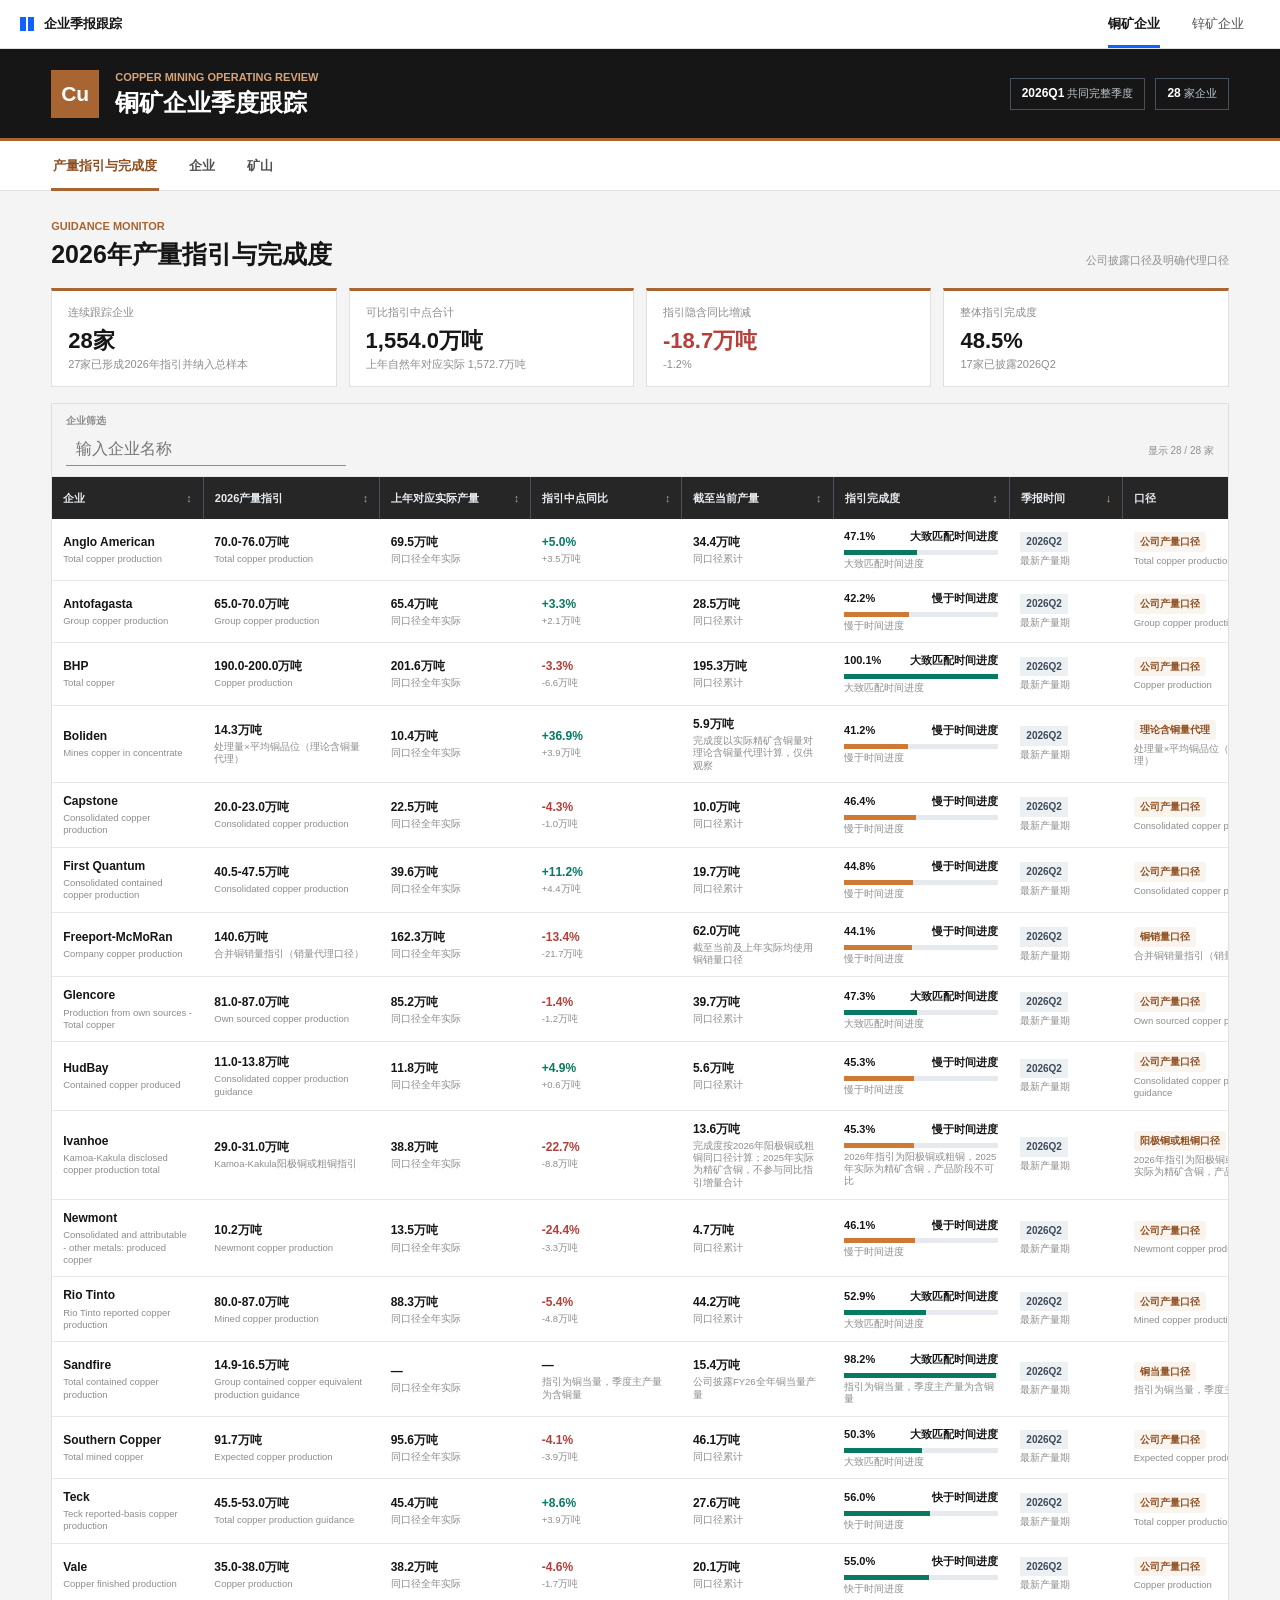
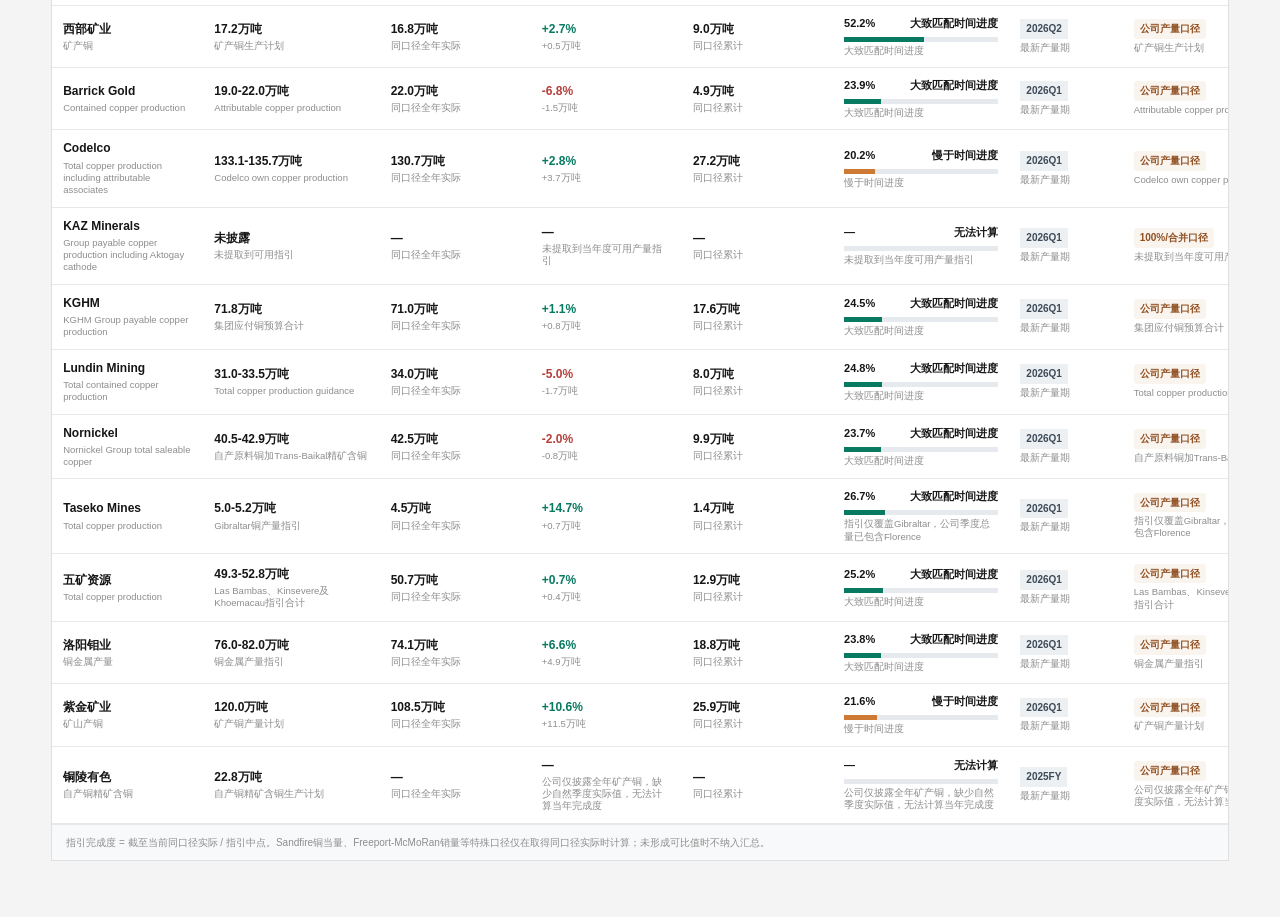
==== commit eb010599: "Refresh copper and zinc company trackers" ====
--- a/copper/index.html
+++ b/copper/index.html
@@ -187,6 +187,7 @@
               <div>
                 <p class="section-kicker">YEAR-ON-YEAR</p>
                 <h4>季度同比增减量</h4>
+                <p id="mine-yoy-scope-note"></p>
               </div>
               <span>单位：万吨</span>
             </div>
@@ -202,7 +203,7 @@
                 <p class="section-kicker">POSITIVE CONTRIBUTORS</p>
                 <h4 id="positive-title">当年累计同比增量前十大矿山</h4>
               </div>
-              <span>与上年同期比较</span>
+              <span id="positive-scope-note">与上年同期比较</span>
             </div>
             <div class="contribution-list" id="positive-mines"></div>
           </section>
@@ -213,12 +214,12 @@
                 <p class="section-kicker negative-kicker">NEGATIVE CONTRIBUTORS</p>
                 <h4 id="negative-title">当年累计同比减量后十大矿山</h4>
               </div>
-              <span>与上年同期比较</span>
+              <span id="negative-scope-note">与上年同期比较</span>
             </div>
             <div class="contribution-list" id="negative-mines"></div>
           </section>
         </div>
-        <p class="method-note mine-note">贡献榜按共同完整季度的当年累计值与上年同期比较；季度季节性和季度同比趋势直接沿用PPT数据。矿山100%含铜量按mine_id去重，并沿用固定优先来源、收购前回填和出售后剔除规则。</p>
+        <p class="method-note mine-note" id="mine-method-note">本页全部数据按共同完整季度统一计算。矿山100%含铜量按mine_id去重，并沿用固定优先来源、收购前回填和出售后剔除规则。</p>
       </section>
     </main>
   </div>
--- a/copper/dashboard.css
+++ b/copper/dashboard.css
@@ -210,7 +210,7 @@
 }
 
 #guidance-summary {
-  grid-template-columns: repeat(3, minmax(0, 1fr));
+  grid-template-columns: repeat(4, minmax(0, 1fr));
 }
 
 .kpi-cell {
@@ -1147,7 +1147,7 @@
   }
 
   #guidance-summary {
-    grid-template-columns: 1fr;
+    grid-template-columns: repeat(2, minmax(0, 1fr));
   }
 
   .kpi-cell {
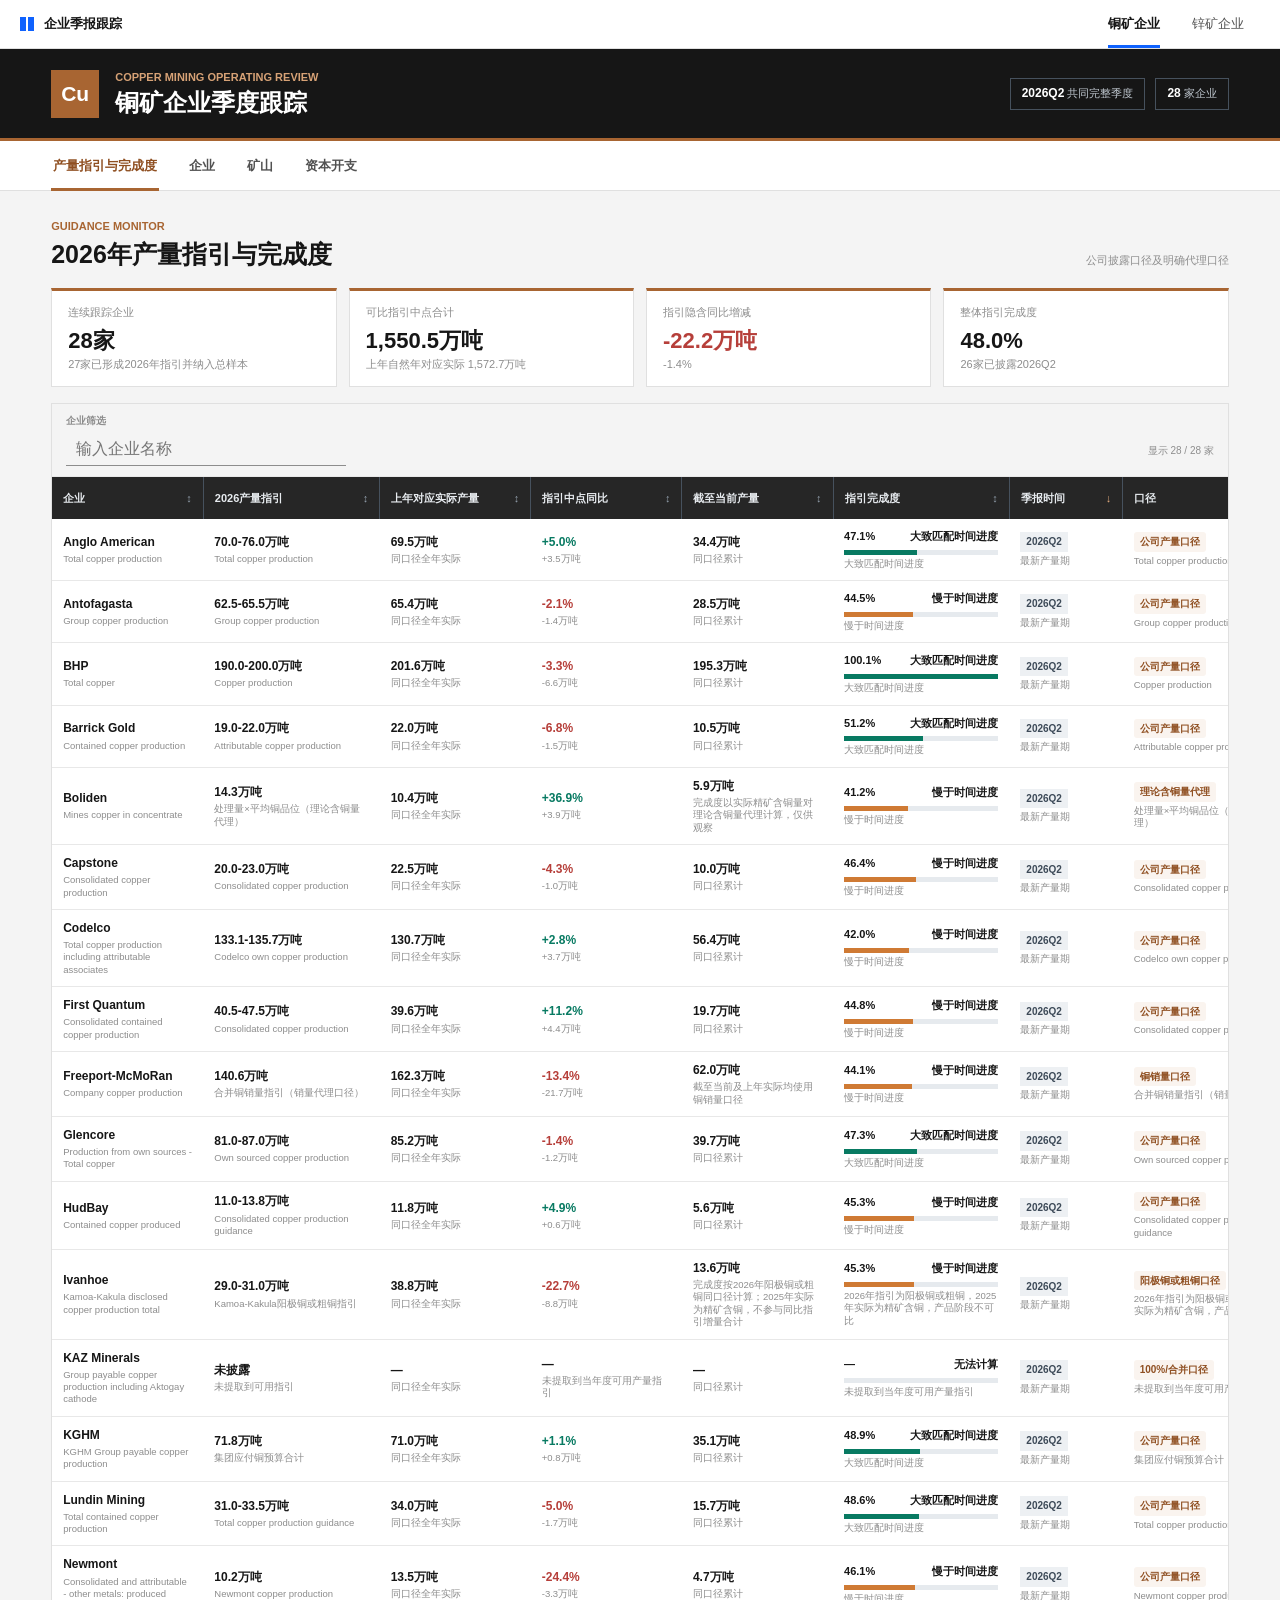
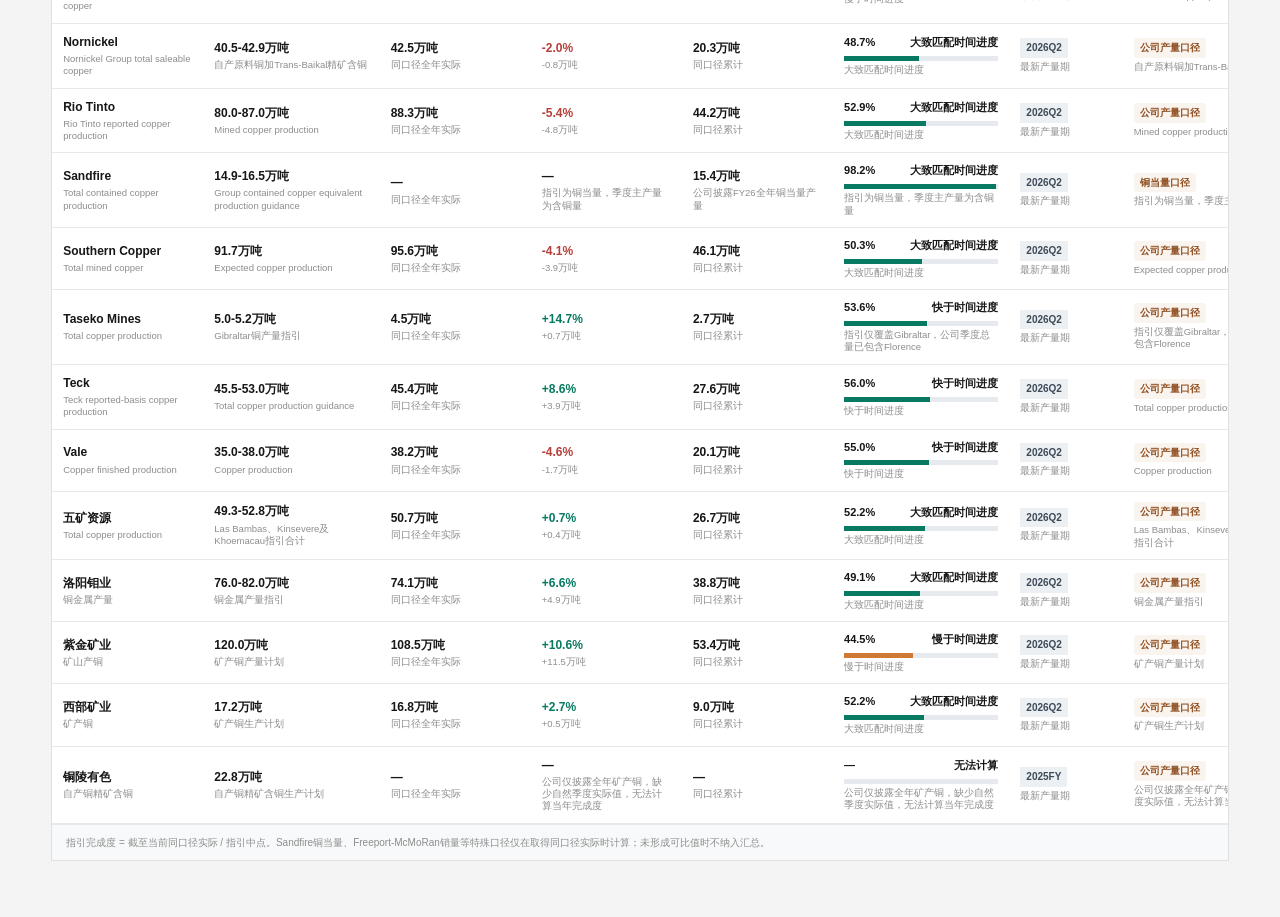
==== commit 8a355ae4: "Refresh copper and zinc company trackers" ====
--- a/copper/index.html
+++ b/copper/index.html
@@ -40,6 +40,7 @@
       <button type="button" class="tab-button is-active" id="tab-guidance" role="tab" aria-selected="true" aria-controls="panel-guidance" data-tab="guidance">产量指引与完成度</button>
       <button type="button" class="tab-button" id="tab-company" role="tab" aria-selected="false" aria-controls="panel-company" data-tab="company">企业</button>
       <button type="button" class="tab-button" id="tab-mine" role="tab" aria-selected="false" aria-controls="panel-mine" data-tab="mine">矿山</button>
+      <button type="button" class="tab-button" id="tab-capex" role="tab" aria-selected="false" aria-controls="panel-capex" data-tab="capex">资本开支</button>
     </nav>
 
     <main>
@@ -221,6 +222,46 @@
         </div>
         <p class="method-note mine-note" id="mine-method-note">本页全部数据按共同完整季度统一计算。矿山100%含铜量按mine_id去重，并沿用固定优先来源、收购前回填和出售后剔除规则。</p>
       </section>
+
+      <section class="tab-panel" id="panel-capex" role="tabpanel" aria-labelledby="tab-capex" hidden>
+        <div class="section-heading capex-heading">
+          <div>
+            <p class="section-kicker">CAPITAL DISCIPLINE</p>
+            <h2>企业总资本开支累计同比与指引</h2>
+          </div>
+          <p>原币种 · 公司总额口径</p>
+        </div>
+
+        <div class="kpi-grid" id="capex-summary"></div>
+
+        <div class="data-panel capex-panel">
+          <div class="table-toolbar">
+            <label class="search-field">
+              <span>企业筛选</span>
+              <input type="search" id="capex-search" placeholder="输入企业名称" autocomplete="off">
+            </label>
+            <span class="result-count" id="capex-count"></span>
+          </div>
+          <div class="table-scroll">
+            <table class="capex-table">
+              <thead>
+                <tr>
+                  <th><button type="button" class="sort-button capex-sort-button" data-sort="company">企业 <span aria-hidden="true">↕</span></button></th>
+                  <th><button type="button" class="sort-button capex-sort-button" data-sort="current">累计总资本开支 <span aria-hidden="true">↕</span></button></th>
+                  <th><button type="button" class="sort-button capex-sort-button" data-sort="prior">上年同期 <span aria-hidden="true">↕</span></button></th>
+                  <th><button type="button" class="sort-button capex-sort-button is-sorted" data-sort="delta">累计同比增减 <span aria-hidden="true">↓</span></button></th>
+                  <th><button type="button" class="sort-button capex-sort-button" data-sort="guidance">当前指引 <span aria-hidden="true">↕</span></button></th>
+                  <th><button type="button" class="sort-button capex-sort-button" data-sort="completion">指引完成度 <span aria-hidden="true">↕</span></button></th>
+                  <th>未来指引</th>
+                  <th><button type="button" class="sort-button capex-sort-button" data-sort="period">披露期与口径 <span aria-hidden="true">↕</span></button></th>
+                </tr>
+              </thead>
+              <tbody id="capex-body"></tbody>
+            </table>
+          </div>
+          <p class="method-note">仅使用公司总资本开支或公司披露的总投资/现金购建长期资产口径；不以单矿、铜板块、项目或维持性资本开支替代集团总额。同比按各公司同币种同期间计算，不跨币种汇总；实际与指引范围不一致时不计算完成度。</p>
+        </div>
+      </section>
     </main>
   </div>
 
--- a/copper/dashboard.css
+++ b/copper/dashboard.css
@@ -325,6 +325,39 @@
   table-layout: fixed;
 }
 
+.capex-table {
+  width: 100%;
+  min-width: 1420px;
+  border-collapse: collapse;
+  table-layout: fixed;
+}
+
+.capex-table th:nth-child(1) { width: 11%; }
+.capex-table th:nth-child(2) { width: 12%; }
+.capex-table th:nth-child(3) { width: 10%; }
+.capex-table th:nth-child(4) { width: 11%; }
+.capex-table th:nth-child(5) { width: 15%; }
+.capex-table th:nth-child(6) { width: 13%; }
+.capex-table th:nth-child(7) { width: 14%; }
+.capex-table th:nth-child(8) { width: 14%; }
+
+.capex-table th:first-child,
+.capex-table td:first-child {
+  position: sticky;
+  left: 0;
+}
+
+.capex-table th:first-child {
+  z-index: 3;
+  background: #2b3641;
+}
+
+.capex-table td:first-child {
+  z-index: 2;
+  background: var(--surface);
+  box-shadow: 1px 0 0 var(--line-soft);
+}
+
 .guidance-table th:nth-child(1) { width: 12%; }
 .guidance-table th:nth-child(2) { width: 14%; }
 .guidance-table th:nth-child(3) { width: 12%; }
@@ -334,12 +367,14 @@
 .guidance-table th:nth-child(7) { width: 9%; }
 .guidance-table th:nth-child(8) { width: 15%; }
 
-.guidance-table thead {
+.guidance-table thead,
+.capex-table thead {
   background: #2b3641;
   color: #fff;
 }
 
-.guidance-table th {
+.guidance-table th,
+.capex-table th {
   height: 42px;
   padding: 0 11px;
   text-align: left;
@@ -370,7 +405,8 @@
   color: #e5ad7e;
 }
 
-.guidance-table td {
+.guidance-table td,
+.capex-table td {
   min-height: 56px;
   padding: 10px 11px;
   border-bottom: 1px solid var(--line-soft);
@@ -379,6 +415,42 @@
   font-size: 11px;
   line-height: 1.35;
   overflow-wrap: anywhere;
+}
+
+.source-link {
+  display: inline-block;
+  margin-top: 4px;
+  color: var(--copper-deep);
+  font-size: 9.5px;
+  font-weight: 700;
+  text-decoration: none;
+  border-bottom: 1px solid rgba(150, 79, 32, 0.3);
+}
+
+.source-link:hover {
+  border-bottom-color: currentColor;
+}
+
+.future-capex-item + .future-capex-item {
+  margin-top: 8px;
+  padding-top: 8px;
+  border-top: 1px solid var(--line-soft);
+}
+
+.future-capex-item strong,
+.future-capex-item span {
+  display: block;
+}
+
+.future-capex-item strong {
+  color: var(--ink);
+  font-size: 10.5px;
+}
+
+.future-capex-item span {
+  margin-top: 2px;
+  color: var(--muted);
+  font-size: 9.5px;
 }
 
 .cell-main {
@@ -659,8 +731,27 @@
   display: inline-block;
 }
 
-.svg-legend i.latest {
-  height: 5px;
+.svg-legend i.forecast {
+  width: 20px;
+  height: 0;
+  background: transparent;
+  border-top: 3px dashed var(--legend-color);
+}
+
+.svg-legend i.mixed {
+  position: relative;
+  width: 20px;
+  height: 3px;
+  background: linear-gradient(to right, var(--legend-color) 0 45%, transparent 45% 100%);
+}
+
+.svg-legend i.mixed::after {
+  position: absolute;
+  top: 0;
+  left: 9px;
+  width: 11px;
+  border-top: 3px dashed var(--legend-color);
+  content: "";
 }
 
 .basis-strip {
@@ -1142,6 +1233,16 @@
     font-size: 9px;
   }
 
+  .capex-heading {
+    display: block;
+  }
+
+  .capex-heading > p {
+    max-width: none;
+    margin-top: 7px;
+    text-align: left;
+  }
+
   .kpi-grid {
     gap: 8px;
   }
